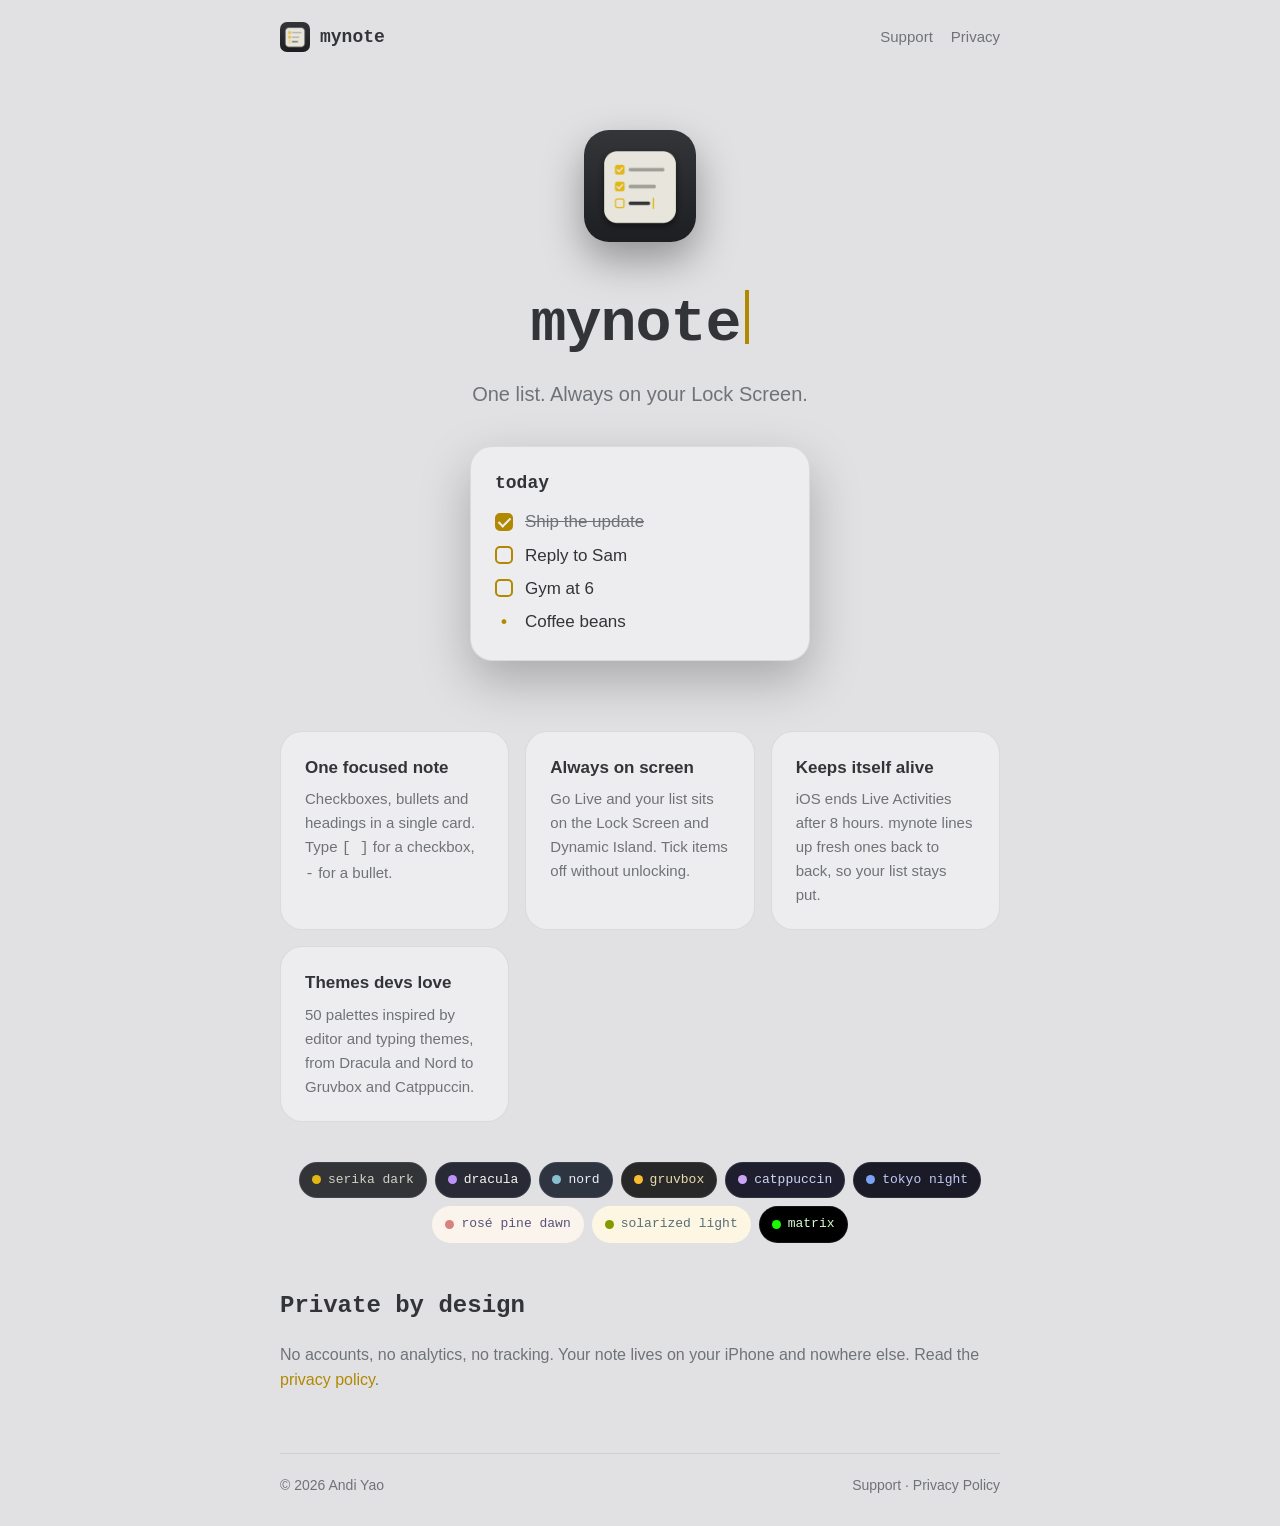
==== index.html @ 940d68ce "mynote website, privacy policy and support pages" ====
<!doctype html>
<html lang="en">
<head>
  <meta charset="utf-8">
  <meta name="viewport" content="width=device-width, initial-scale=1">
  <title>mynote — One list. Always on your Lock Screen.</title>
  <meta name="description" content="mynote is a single-note checklist for iPhone that stays on your Lock Screen and Dynamic Island, with themes developers love.">
  <link rel="icon" href="favicon.png">
  <link rel="stylesheet" href="style.css">
</head>
<body>
  <div class="wrap">
    <header class="site">
      <a class="brand" href="./"><img src="icon.png" alt="">mynote</a>
      <nav><a href="support.html">Support</a><a href="privacy.html">Privacy</a></nav>
    </header>

    <section class="hero">
      <img class="icon" src="icon.png" alt="mynote app icon">
      <h1>mynote<span class="caret"></span></h1>
      <p class="lede">One list. Always on your Lock Screen.</p>

      <div class="card demo" aria-hidden="true">
        <h3>today</h3>
        <div class="row done"><div class="box done"></div><span>Ship the update</span></div>
        <div class="row"><div class="box"></div><span>Reply to Sam</span></div>
        <div class="row"><div class="box"></div><span>Gym at 6</span></div>
        <div class="row"><span style="color:var(--main);font-weight:700;width:18px;text-align:center">•</span><span>Coffee beans</span></div>
      </div>
    </section>

    <section class="features">
      <div class="card">
        <h3>One focused note</h3>
        <p>Checkboxes, bullets and headings in a single card. Type <code>[ ]</code> for a checkbox, <code>-</code> for a bullet.</p>
      </div>
      <div class="card">
        <h3>Always on screen</h3>
        <p>Go Live and your list sits on the Lock Screen and Dynamic Island. Tick items off without unlocking.</p>
      </div>
      <div class="card">
        <h3>Keeps itself alive</h3>
        <p>iOS ends Live Activities after 8 hours. mynote lines up fresh ones back to back, so your list stays put.</p>
      </div>
      <div class="card">
        <h3>Themes devs love</h3>
        <p>50 palettes inspired by editor and typing themes, from Dracula and Nord to Gruvbox and Catppuccin.</p>
      </div>
    </section>

    <div class="swatches" aria-hidden="true">
      <span class="swatch" style="background:#323437;color:#d1d0c5"><i style="background:#e2b714"></i>serika dark</span>
      <span class="swatch" style="background:#282a36;color:#f8f8f2"><i style="background:#bd93f9"></i>dracula</span>
      <span class="swatch" style="background:#2e3440;color:#eceff4"><i style="background:#88c0d0"></i>nord</span>
      <span class="swatch" style="background:#282828;color:#ebdbb2"><i style="background:#fabd2f"></i>gruvbox</span>
      <span class="swatch" style="background:#1e1e2e;color:#cdd6f4"><i style="background:#cba6f7"></i>catppuccin</span>
      <span class="swatch" style="background:#1a1b26;color:#c0caf5"><i style="background:#7aa2f7"></i>tokyo night</span>
      <span class="swatch" style="background:#faf4ed;color:#575279"><i style="background:#d7827e"></i>rosé pine dawn</span>
      <span class="swatch" style="background:#fdf6e3;color:#586e75"><i style="background:#859900"></i>solarized light</span>
      <span class="swatch" style="background:#000;color:#d1ffcd"><i style="background:#15ff00"></i>matrix</span>
    </div>

    <h2>Private by design</h2>
    <p class="muted">No accounts, no analytics, no tracking. Your note lives on your iPhone and nowhere else. Read the <a href="privacy.html">privacy policy</a>.</p>

    <footer class="site">
      <span>© 2026 Andi Yao</span>
      <span><a href="support.html">Support</a> · <a href="privacy.html">Privacy Policy</a></span>
    </footer>
  </div>
</body>
</html>
---- style.css ----
:root {
  --bg: #323437;
  --card: #2c2e31;
  --text: #d1d0c5;
  --sub: #8a8c8f;
  --main: #e2b714;
  --line: rgba(209, 208, 197, 0.08);
  --mono: ui-monospace, "SF Mono", Menlo, Consolas, monospace;
  --sans: -apple-system, BlinkMacSystemFont, "SF Pro Text", "Segoe UI", Roboto, sans-serif;
  color-scheme: dark;
}

@media (prefers-color-scheme: light) {
  :root {
    --bg: #e1e1e3;
    --card: #ededef;
    --text: #323437;
    --sub: #6f7378;
    --main: #b08900;
    --line: rgba(50, 52, 55, 0.1);
    color-scheme: light;
  }
}

* { box-sizing: border-box; }

html, body {
  margin: 0;
  background: var(--bg);
  color: var(--text);
  font-family: var(--sans);
  line-height: 1.6;
  -webkit-font-smoothing: antialiased;
}

a { color: var(--main); text-decoration: none; }
a:hover { text-decoration: underline; }

.wrap { max-width: 760px; margin: 0 auto; padding: 0 20px; }

header.site {
  display: flex;
  align-items: center;
  justify-content: space-between;
  padding: 22px 0;
}

.brand {
  display: flex;
  align-items: center;
  gap: 10px;
  font-family: var(--mono);
  font-weight: 700;
  font-size: 18px;
  color: var(--text);
}
.brand img { width: 30px; height: 30px; border-radius: 7px; }

nav a { margin-left: 18px; font-size: 15px; color: var(--sub); }
nav a:hover { color: var(--text); text-decoration: none; }

.hero { padding: 56px 0 30px; text-align: center; }
.hero img.icon {
  width: 112px; height: 112px; border-radius: 25px;
  box-shadow: 0 18px 40px rgba(0, 0, 0, 0.35);
}
.hero h1 {
  font-family: var(--mono);
  font-size: clamp(40px, 8vw, 60px);
  margin: 26px 0 6px;
  letter-spacing: -1px;
}
.hero h1 .caret {
  display: inline-block; width: 0.08em; height: 0.9em; margin-left: 4px;
  background: var(--main); vertical-align: -0.08em;
  animation: blink 1.1s steps(1) infinite;
}
@keyframes blink { 50% { opacity: 0; } }
.hero p.lede { font-size: 20px; color: var(--sub); margin: 0 auto; max-width: 520px; }

.card {
  background: var(--card);
  border: 1px solid var(--line);
  border-radius: 22px;
  padding: 22px 24px;
  margin: 18px 0;
}

.demo {
  max-width: 340px; margin: 36px auto 0; text-align: left;
  font-size: 17px; box-shadow: 0 20px 50px rgba(0,0,0,0.25);
}
.demo .row { display: flex; align-items: center; gap: 12px; padding: 3px 0; }
.box {
  width: 18px; height: 18px; border-radius: 5px; border: 2px solid var(--main);
  flex: none; position: relative;
}
.box.done { background: var(--main); }
.box.done::after {
  content: ""; position: absolute; left: 4px; top: 0px; width: 5px; height: 10px;
  border: solid var(--card); border-width: 0 2.5px 2.5px 0; transform: rotate(45deg);
}
.row.done span { color: var(--sub); text-decoration: line-through; }
.demo h3 { font-family: var(--mono); margin: 0 0 8px; font-size: 18px; }

.features { display: grid; grid-template-columns: repeat(auto-fit, minmax(220px, 1fr)); gap: 16px; margin: 40px 0; }
.features .card { margin: 0; }
.features h3 { margin: 0 0 6px; font-size: 17px; }
.features p { margin: 0; color: var(--sub); font-size: 15px; }

.swatches { display: flex; flex-wrap: wrap; gap: 8px; justify-content: center; margin: 14px 0 0; }
.swatch {
  font-family: var(--mono); font-size: 13px; padding: 7px 12px; border-radius: 999px;
  display: inline-flex; align-items: center; gap: 7px; border: 1px solid rgba(255,255,255,0.08);
}
.swatch i { width: 9px; height: 9px; border-radius: 50%; display: inline-block; }

h2 { font-family: var(--mono); font-size: 24px; margin: 44px 0 10px; }
h3 { font-size: 18px; }
.doc h2 { font-size: 20px; margin-top: 34px; }
.doc p, .doc li { color: var(--text); }
.muted { color: var(--sub); }

details { border-bottom: 1px solid var(--line); padding: 14px 0; }
details summary { cursor: pointer; font-weight: 600; list-style: none; }
details summary::-webkit-details-marker { display: none; }
details summary::before { content: "+ "; color: var(--main); font-family: var(--mono); }
details[open] summary::before { content: "− "; }
details p, details ol, details ul { color: var(--sub); margin: 10px 0 0; }

.button {
  display: inline-block; background: var(--main); color: #1e1f21; font-weight: 600;
  padding: 12px 20px; border-radius: 999px; margin-top: 8px;
}
.button:hover { text-decoration: none; filter: brightness(1.06); }

footer.site {
  margin: 60px 0 30px; padding-top: 20px; border-top: 1px solid var(--line);
  color: var(--sub); font-size: 14px; display: flex; justify-content: space-between; flex-wrap: wrap; gap: 10px;
}
footer.site a { color: var(--sub); }
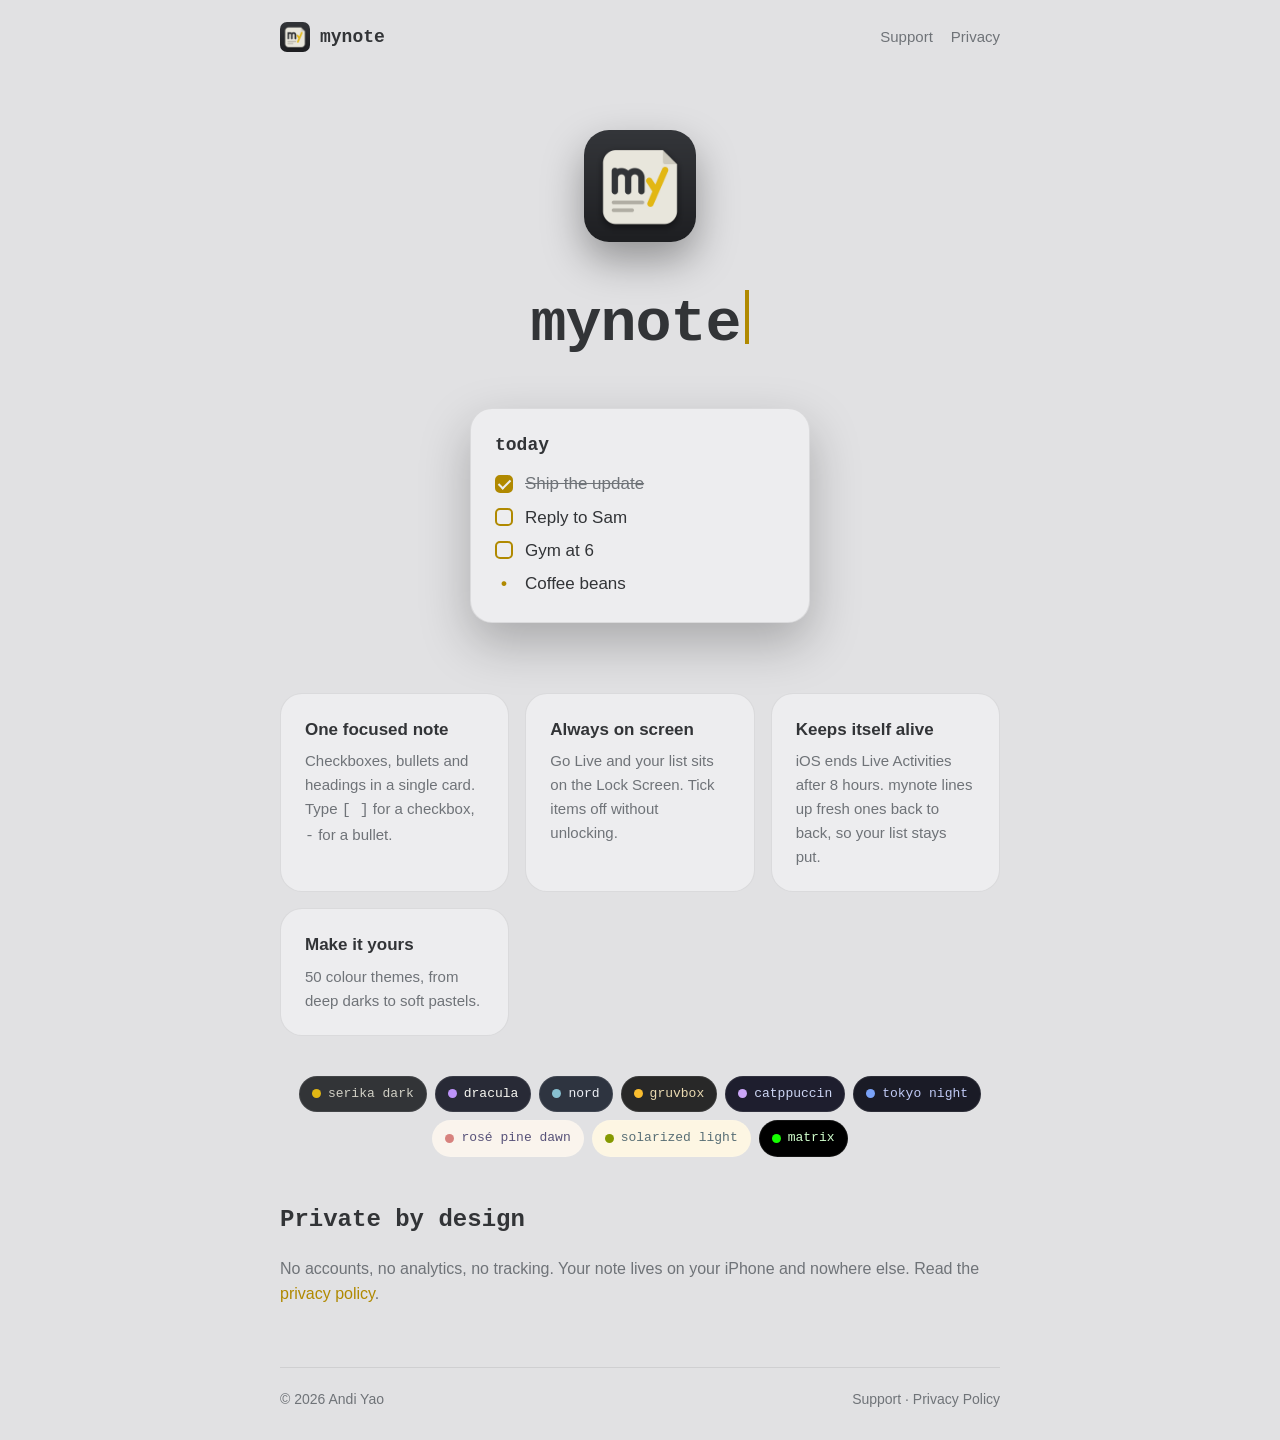
==== commit 57028003: "mynote 1.1: new icon, Lock Screen wording, copy for everyone - New app icon and favicon. - The list " ====
--- a/index.html
+++ b/index.html
@@ -3,8 +3,8 @@
 <head>
   <meta charset="utf-8">
   <meta name="viewport" content="width=device-width, initial-scale=1">
-  <title>mynote — One list. Always on your Lock Screen.</title>
-  <meta name="description" content="mynote is a single-note checklist for iPhone that stays on your Lock Screen and Dynamic Island, with themes developers love.">
+  <title>mynote</title>
+  <meta name="description" content="mynote is a single-note checklist for iPhone that stays on your Lock Screen, in the colours you like.">
   <link rel="icon" href="favicon.png">
   <link rel="stylesheet" href="style.css">
 </head>
@@ -18,7 +18,6 @@
     <section class="hero">
       <img class="icon" src="icon.png" alt="mynote app icon">
       <h1>mynote<span class="caret"></span></h1>
-      <p class="lede">One list. Always on your Lock Screen.</p>
 
       <div class="card demo" aria-hidden="true">
         <h3>today</h3>
@@ -36,15 +35,15 @@
       </div>
       <div class="card">
         <h3>Always on screen</h3>
-        <p>Go Live and your list sits on the Lock Screen and Dynamic Island. Tick items off without unlocking.</p>
+        <p>Go Live and your list sits on the Lock Screen. Tick items off without unlocking.</p>
       </div>
       <div class="card">
         <h3>Keeps itself alive</h3>
         <p>iOS ends Live Activities after 8 hours. mynote lines up fresh ones back to back, so your list stays put.</p>
       </div>
       <div class="card">
-        <h3>Themes devs love</h3>
-        <p>50 palettes inspired by editor and typing themes, from Dracula and Nord to Gruvbox and Catppuccin.</p>
+        <h3>Make it yours</h3>
+        <p>50 colour themes, from deep darks to soft pastels.</p>
       </div>
     </section>
 
